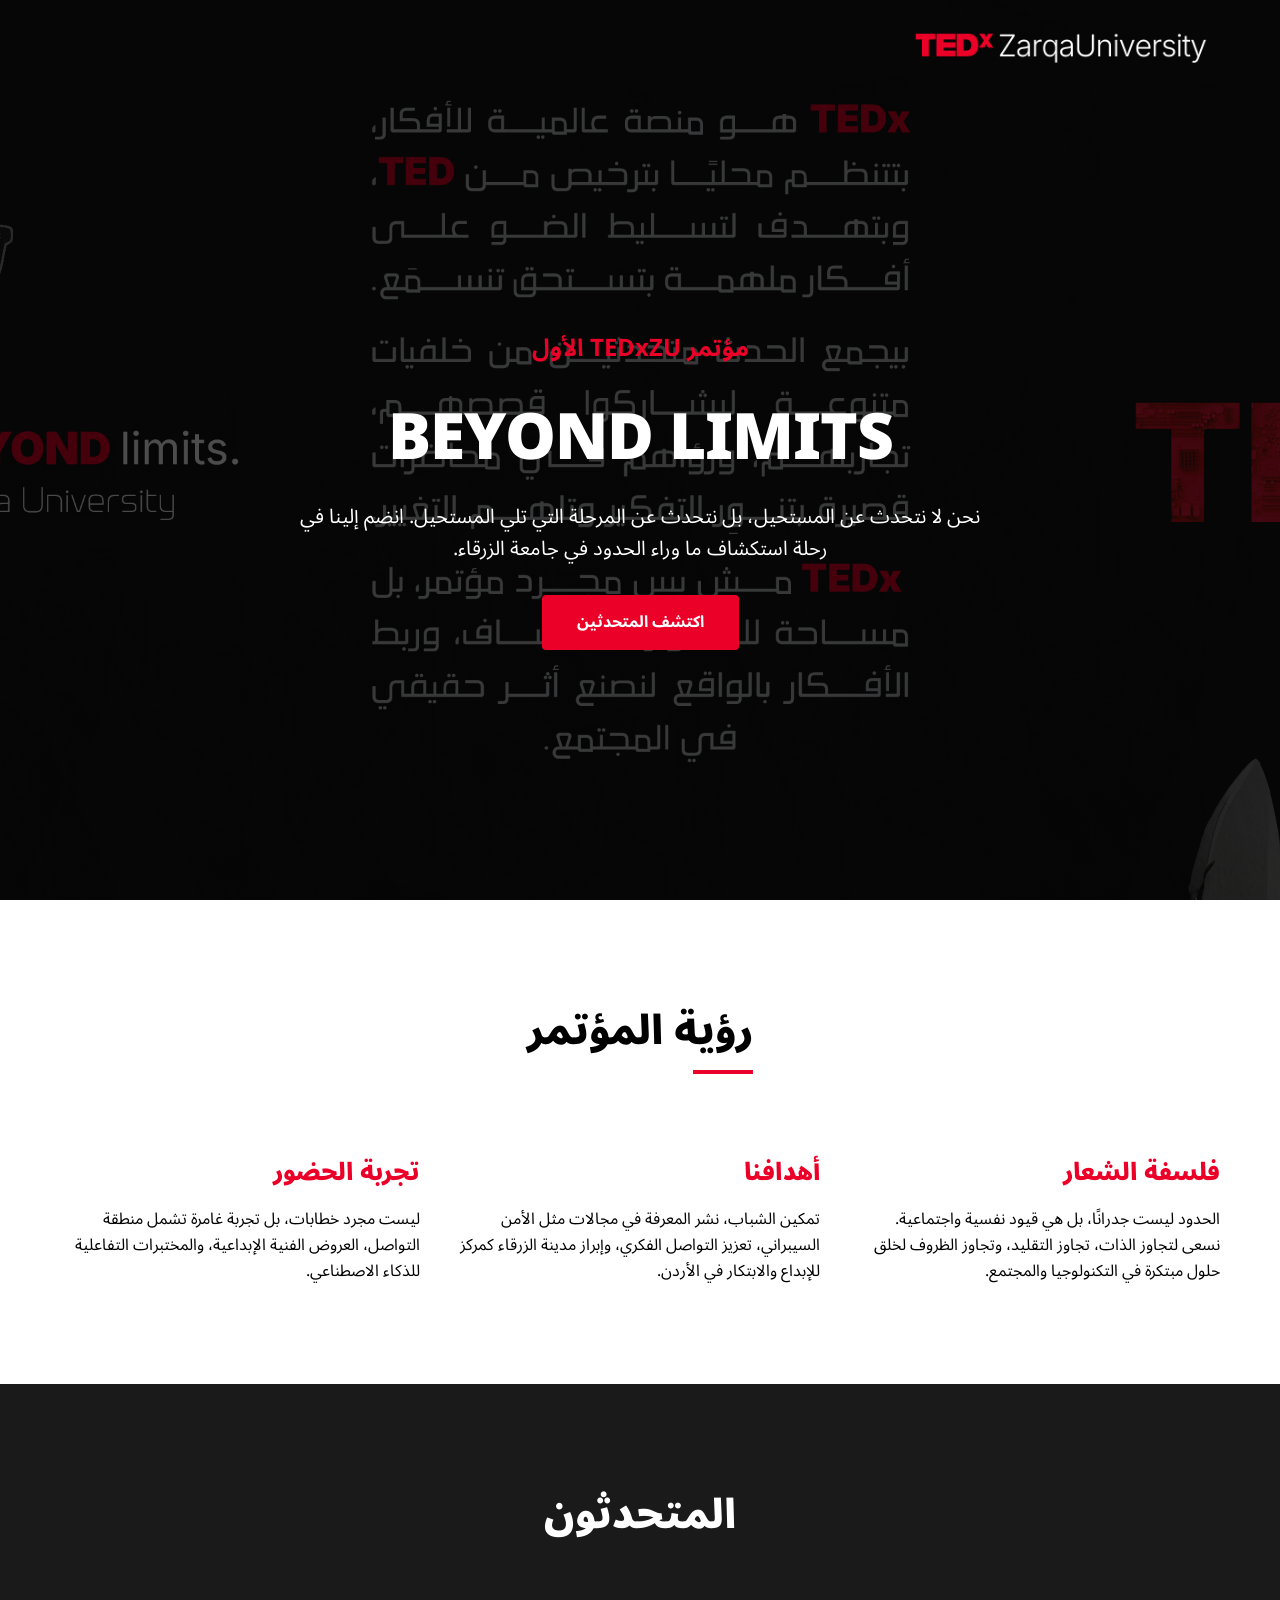
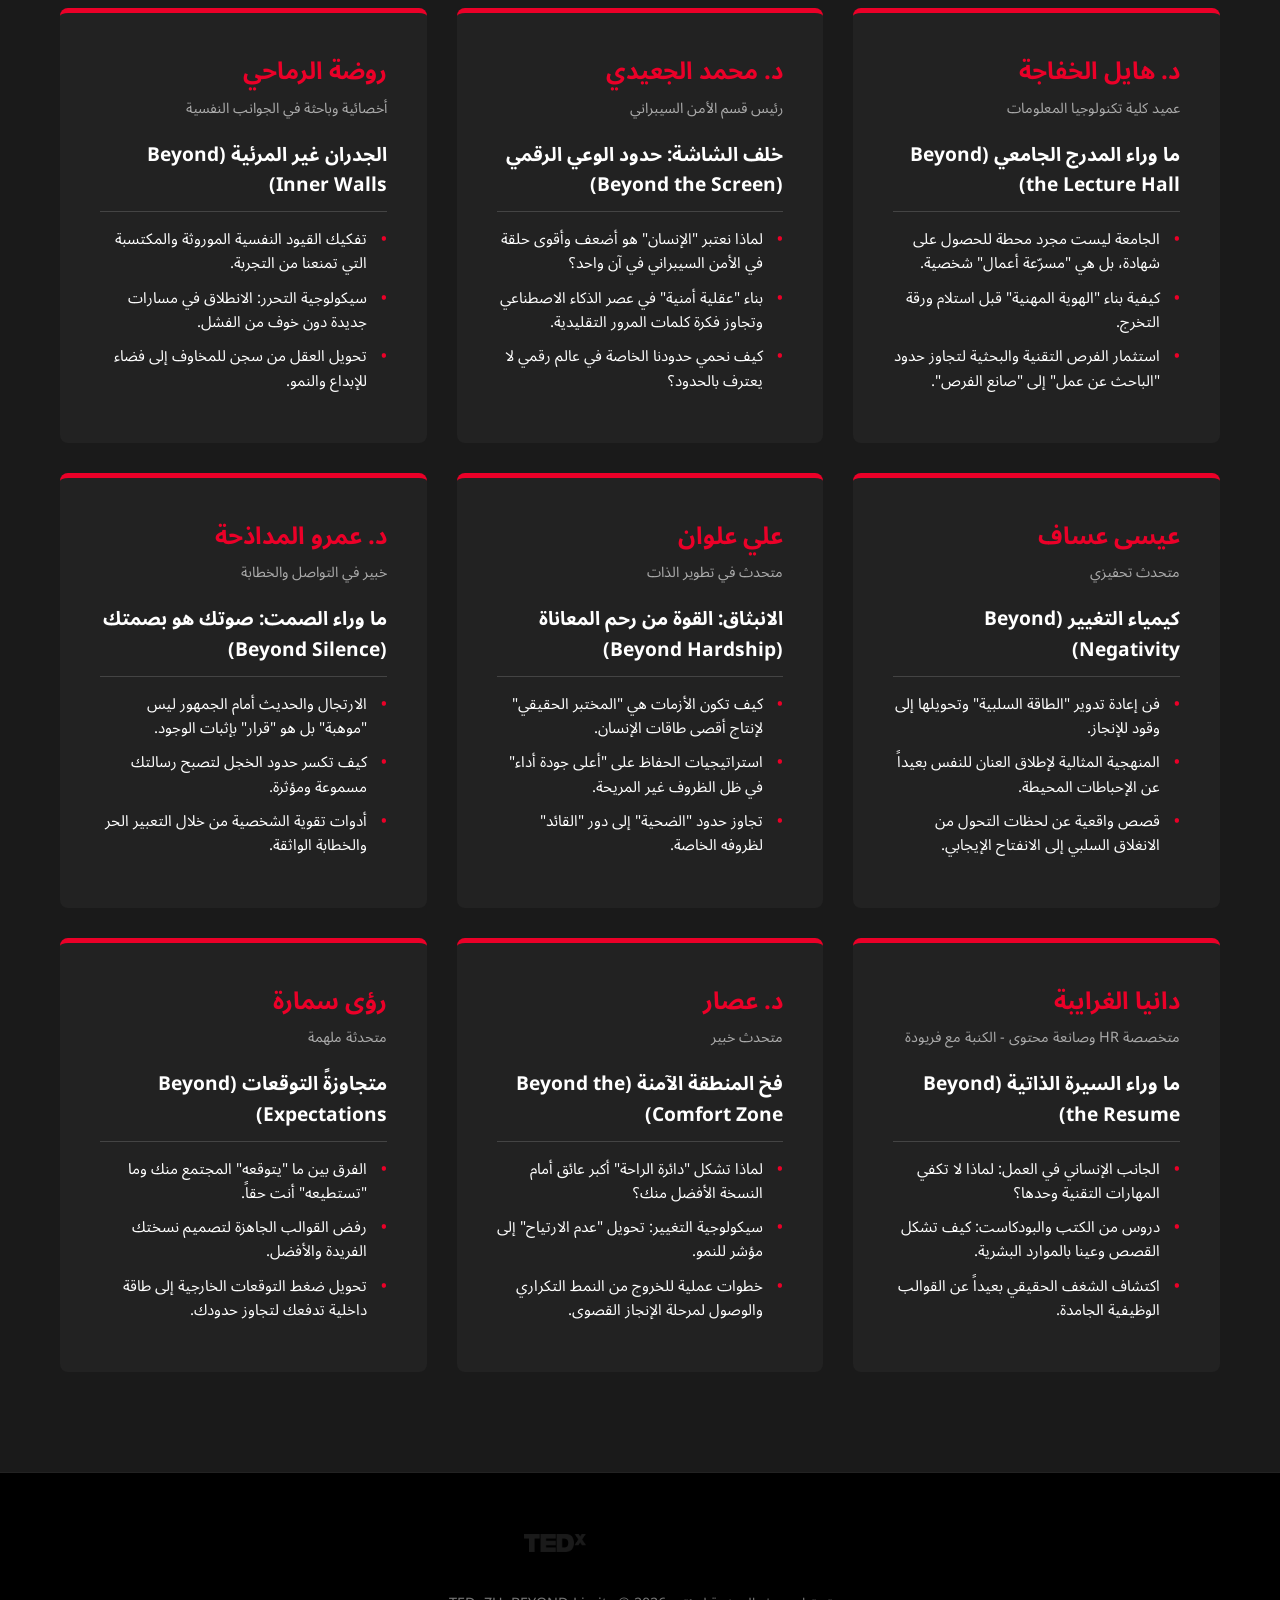
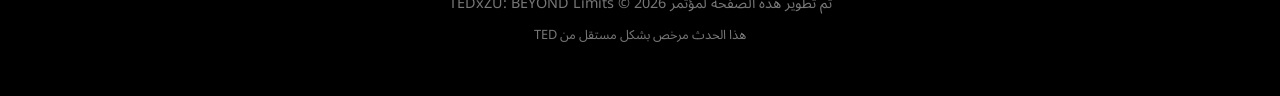
==== index.html @ 754bf7a7 "first commit" ====
<!DOCTYPE html>
<html lang="ar" dir="rtl">
<head>
    <meta charset="UTF-8">
    <meta name="viewport" content="width=device-width, initial-scale=1.0">
    <title>TEDxZU: BEYOND Limits</title>
    <!-- Fonts -->
    <link href="https://fonts.googleapis.com/css2?family=Montserrat:wght@400;700;900&family=Inter:wght@400;700&display=swap" rel="stylesheet">
    <link href="https://fonts.googleapis.com/css2?family=Noto+Sans+Arabic:wght@400;700;900&display=swap" rel="stylesheet">
    
    <style>
        :root {
            --ted-red: #EB0028;
            --black: #000000;
            --white: #FFFFFF;
            --dark-grey: #1a1a1a;
            --light-grey: #f4f4f4;
        }

        * {
            margin: 0;
            padding: 0;
            box-sizing: border-box;
        }

        body {
            font-family: 'Noto Sans Arabic', 'Montserrat', sans-serif;
            background-color: var(--white);
            color: var(--black);
            line-height: 1.6;
        }

        h1, h2, h3, .brand {
            font-weight: 900;
            text-transform: uppercase;
        }

        .container {
            max-width: 1200px;
            margin: 0 auto;
            padding: 0 20px;
        }

        /* Navbar */
        nav {
            padding: 20px 0;
            position: absolute;
            width: 100%;
            z-index: 100;
            background: transparent;
        }

        .nav-content {
            display: flex;
            justify-content: space-between;
            align-items: center;
        }

        .logo {
            height: 50px;
        }

        /* Hero Section */
        #hero {
            height: 100vh;
            background: linear-gradient(rgba(0,0,0,0.7), rgba(0,0,0,0.7)), url('Asset/Main.png');
            background-size: cover;
            background-position: center;
            display: flex;
            align-items: center;
            justify-content: center;
            color: var(--white);
            text-align: center;
            padding-top: 80px;
        }

        #hero h1 {
            font-size: 4rem;
            margin-bottom: 10px;
            letter-spacing: -1px;
        }

        #hero .theme-tag {
            color: var(--ted-red);
            font-size: 1.5rem;
            display: block;
            margin-bottom: 20px;
            font-weight: 700;
        }

        #hero p {
            font-size: 1.25rem;
            max-width: 700px;
            margin: 0 auto 30px;
        }

        .cta-btn {
            display: inline-block;
            background-color: var(--ted-red);
            color: var(--white);
            padding: 15px 35px;
            text-decoration: none;
            font-weight: 700;
            border-radius: 4px;
            transition: 0.3s;
            text-transform: uppercase;
        }

        .cta-btn:hover {
            background-color: #c40022;
            transform: translateY(-3px);
        }

        /* Vision Section */
        #vision {
            padding: 100px 0;
            background-color: var(--white);
            text-align: center;
        }

        #vision h2 {
            font-size: 2.5rem;
            margin-bottom: 40px;
            position: relative;
            display: inline-block;
        }

        #vision h2::after {
            content: '';
            position: absolute;
            bottom: -10px;
            right: 0;
            width: 60px;
            height: 4px;
            background-color: var(--ted-red);
        }

        .vision-grid {
            display: grid;
            grid-template-columns: repeat(auto-fit, minmax(300px, 1fr));
            gap: 40px;
            margin-top: 50px;
            text-align: right;
        }

        .vision-item h3 {
            color: var(--ted-red);
            margin-bottom: 15px;
            font-size: 1.5rem;
        }

        /* Speakers Section */
        #speakers {
            padding: 100px 0;
            background-color: var(--dark-grey);
            color: var(--white);
        }

        #speakers h2 {
            font-size: 2.5rem;
            margin-bottom: 60px;
            text-align: center;
        }

        .speakers-grid {
            display: grid;
            grid-template-columns: repeat(auto-fill, minmax(350px, 1fr));
            gap: 30px;
        }

        .speaker-card {
            background-color: #222;
            padding: 40px;
            border-radius: 8px;
            border-top: 5px solid var(--ted-red);
            transition: 0.3s;
            display: flex;
            flex-direction: column;
        }

        .speaker-card:hover {
            transform: translateY(-10px);
            background-color: #2a2a2a;
        }

        .speaker-name {
            font-size: 1.5rem;
            font-weight: 700;
            margin-bottom: 5px;
            color: var(--ted-red);
        }

        .speaker-title {
            font-size: 0.9rem;
            font-weight: 400;
            color: #aaa;
            margin-bottom: 20px;
            display: block;
        }

        .talk-title {
            font-size: 1.2rem;
            font-weight: 700;
            margin-bottom: 15px;
            border-bottom: 1px solid #444;
            padding-bottom: 10px;
        }

        .speaker-points {
            list-style: none;
            font-size: 0.95rem;
        }

        .speaker-points li {
            position: relative;
            padding-right: 20px;
            margin-bottom: 10px;
        }

        .speaker-points li::before {
            content: '•';
            position: absolute;
            right: 0;
            color: var(--ted-red);
            font-weight: bold;
        }

        /* Footer */
        footer {
            padding: 50px 0;
            background-color: var(--black);
            color: #777;
            text-align: center;
            border-top: 1px solid #222;
        }

        footer img {
            height: 40px;
            margin-bottom: 20px;
            filter: grayscale(1);
            opacity: 0.5;
        }

        .copyright {
            font-size: 0.9rem;
        }

        /* Responsive */
        @media (max-width: 768px) {
            #hero h1 { font-size: 2.5rem; }
            .speakers-grid { grid-template-columns: 1fr; }
        }
    </style>
</head>
<body>

    <nav>
        <div class="container nav-content">
            <img src="Asset/logo-white.png" alt="TEDxZU Logo" class="logo">
        </div>
    </nav>

    <section id="hero">
        <div class="container">
            <span class="theme-tag">مؤتمر TEDxZU الأول</span>
            <h1>BEYOND Limits</h1>
            <p>نحن لا نتحدث عن المستحيل، بل نتحدث عن المرحلة التي تلي المستحيل. انضم إلينا في رحلة استكشاف ما وراء الحدود في جامعة الزرقاء.</p>
            <a href="#speakers" class="cta-btn">اكتشف المتحدثين</a>
        </div>
    </section>

    <section id="vision">
        <div class="container">
            <h2>رؤية المؤتمر</h2>
            <div class="vision-grid">
                <div class="vision-item">
                    <h3>فلسفة الشعار</h3>
                    <p>الحدود ليست جدرانًا، بل هي قيود نفسية واجتماعية. نسعى لتجاوز الذات، تجاوز التقليد، وتجاوز الظروف لخلق حلول مبتكرة في التكنولوجيا والمجتمع.</p>
                </div>
                <div class="vision-item">
                    <h3>أهدافنا</h3>
                    <p>تمكين الشباب، نشر المعرفة في مجالات مثل الأمن السيبراني، تعزيز التواصل الفكري، وإبراز مدينة الزرقاء كمركز للإبداع والابتكار في الأردن.</p>
                </div>
                <div class="vision-item">
                    <h3>تجربة الحضور</h3>
                    <p>ليست مجرد خطابات، بل تجربة غامرة تشمل منطقة التواصل، العروض الفنية الإبداعية، والمختبرات التفاعلية للذكاء الاصطناعي.</p>
                </div>
            </div>
        </div>
    </section>

    <section id="speakers">
        <div class="container">
            <h2>المتحدثون</h2>
            <div class="speakers-grid">
                <!-- Speaker 1 -->
                <div class="speaker-card">
                    <div class="speaker-name">د. هايل الخفاجة</div>
                    <span class="speaker-title">عميد كلية تكنولوجيا المعلومات</span>
                    <div class="talk-title">ما وراء المدرج الجامعي (Beyond the Lecture Hall)</div>
                    <ul class="speaker-points">
                        <li>الجامعة ليست مجرد محطة للحصول على شهادة، بل هي "مسرّعة أعمال" شخصية.</li>
                        <li>كيفية بناء "الهوية المهنية" قبل استلام ورقة التخرج.</li>
                        <li>استثمار الفرص التقنية والبحثية لتجاوز حدود "الباحث عن عمل" إلى "صانع الفرص".</li>
                    </ul>
                </div>

                <!-- Speaker 2 -->
                <div class="speaker-card">
                    <div class="speaker-name">د. محمد الجعيدي</div>
                    <span class="speaker-title">رئيس قسم الأمن السيبراني</span>
                    <div class="talk-title">خلف الشاشة: حدود الوعي الرقمي (Beyond the Screen)</div>
                    <ul class="speaker-points">
                        <li>لماذا نعتبر "الإنسان" هو أضعف وأقوى حلقة في الأمن السيبراني في آن واحد؟</li>
                        <li>بناء "عقلية أمنية" في عصر الذكاء الاصطناعي وتجاوز فكرة كلمات المرور التقليدية.</li>
                        <li>كيف نحمي حدودنا الخاصة في عالم رقمي لا يعترف بالحدود؟</li>
                    </ul>
                </div>

                <!-- Speaker 3 -->
                <div class="speaker-card">
                    <div class="speaker-name">روضة الرماحي</div>
                    <span class="speaker-title">أخصائية وباحثة في الجوانب النفسية</span>
                    <div class="talk-title">الجدران غير المرئية (Beyond Inner Walls)</div>
                    <ul class="speaker-points">
                        <li>تفكيك القيود النفسية الموروثة والمكتسبة التي تمنعنا من التجربة.</li>
                        <li>سيكولوجية التحرر: الانطلاق في مسارات جديدة دون خوف من الفشل.</li>
                        <li>تحويل العقل من سجن للمخاوف إلى فضاء للإبداع والنمو.</li>
                    </ul>
                </div>

                <!-- Speaker 4 -->
                <div class="speaker-card">
                    <div class="speaker-name">عيسى عساف</div>
                    <span class="speaker-title">متحدث تحفيزي</span>
                    <div class="talk-title">كيمياء التغيير (Beyond Negativity)</div>
                    <ul class="speaker-points">
                        <li>فن إعادة تدوير "الطاقة السلبية" وتحويلها إلى وقود للإنجاز.</li>
                        <li>المنهجية المثالية لإطلاق العنان للنفس بعيداً عن الإحباطات المحيطة.</li>
                        <li>قصص واقعية عن لحظات التحول من الانغلاق السلبي إلى الانفتاح الإيجابي.</li>
                    </ul>
                </div>

                <!-- Speaker 5 -->
                <div class="speaker-card">
                    <div class="speaker-name">علي علوان</div>
                    <span class="speaker-title">متحدث في تطوير الذات</span>
                    <div class="talk-title">الانبثاق: القوة من رحم المعاناة (Beyond Hardship)</div>
                    <ul class="speaker-points">
                        <li>كيف تكون الأزمات هي "المختبر الحقيقي" لإنتاج أقصى طاقات الإنسان.</li>
                        <li>استراتيجيات الحفاظ على "أعلى جودة أداء" في ظل الظروف غير المريحة.</li>
                        <li>تجاوز حدود "الضحية" إلى دور "القائد" لظروفه الخاصة.</li>
                    </ul>
                </div>

                <!-- Speaker 6 -->
                <div class="speaker-card">
                    <div class="speaker-name">د. عمرو المداذحة</div>
                    <span class="speaker-title">خبير في التواصل والخطابة</span>
                    <div class="talk-title">ما وراء الصمت: صوتك هو بصمتك (Beyond Silence)</div>
                    <ul class="speaker-points">
                        <li>الارتجال والحديث أمام الجمهور ليس "موهبة" بل هو "قرار" بإثبات الوجود.</li>
                        <li>كيف تكسر حدود الخجل لتصبح رسالتك مسموعة ومؤثرة.</li>
                        <li>أدوات تقوية الشخصية من خلال التعبير الحر والخطابة الواثقة.</li>
                    </ul>
                </div>

                <!-- Speaker 7 -->
                <div class="speaker-card">
                    <div class="speaker-name">دانيا الغرايبة</div>
                    <span class="speaker-title">متخصصة HR وصانعة محتوى - الكنبة مع فريودة</span>
                    <div class="talk-title">ما وراء السيرة الذاتية (Beyond the Resume)</div>
                    <ul class="speaker-points">
                        <li>الجانب الإنساني في العمل: لماذا لا تكفي المهارات التقنية وحدها؟</li>
                        <li>دروس من الكتب والبودكاست: كيف تشكل القصص وعينا بالموارد البشرية.</li>
                        <li>اكتشاف الشغف الحقيقي بعيداً عن القوالب الوظيفية الجامدة.</li>
                    </ul>
                </div>

                <!-- Speaker 8 -->
                <div class="speaker-card">
                    <div class="speaker-name">د. عصار</div>
                    <span class="speaker-title">متحدث خبير</span>
                    <div class="talk-title">فخ المنطقة الآمنة (Beyond the Comfort Zone)</div>
                    <ul class="speaker-points">
                        <li>لماذا تشكل "دائرة الراحة" أكبر عائق أمام النسخة الأفضل منك؟</li>
                        <li>سيكولوجية التغيير: تحويل "عدم الارتياح" إلى مؤشر للنمو.</li>
                        <li>خطوات عملية للخروج من النمط التكراري والوصول لمرحلة الإنجاز القصوى.</li>
                    </ul>
                </div>

                <!-- Speaker 9 -->
                <div class="speaker-card">
                    <div class="speaker-name">رؤى سمارة</div>
                    <span class="speaker-title">متحدثة ملهمة</span>
                    <div class="talk-title">متجاوزةً التوقعات (Beyond Expectations)</div>
                    <ul class="speaker-points">
                        <li>الفرق بين ما "يتوقعه" المجتمع منك وما "تستطيعه" أنت حقاً.</li>
                        <li>رفض القوالب الجاهزة لتصميم نسختك الفريدة والأفضل.</li>
                        <li>تحويل ضغط التوقعات الخارجية إلى طاقة داخلية تدفعك لتجاوز حدودك.</li>
                    </ul>
                </div>
            </div>
        </div>
    </section>

    <footer>
        <div class="container">
            <img src="Asset/logo-black.png" alt="TEDxZU Logo">
            <p class="copyright">تم تطوير هذه الصفحة لمؤتمر TEDxZU: BEYOND Limits &copy; 2026</p>
            <p style="font-size: 0.8rem; margin-top: 10px;">هذا الحدث مرخص بشكل مستقل من TED</p>
        </div>
    </footer>

</body>
</html>
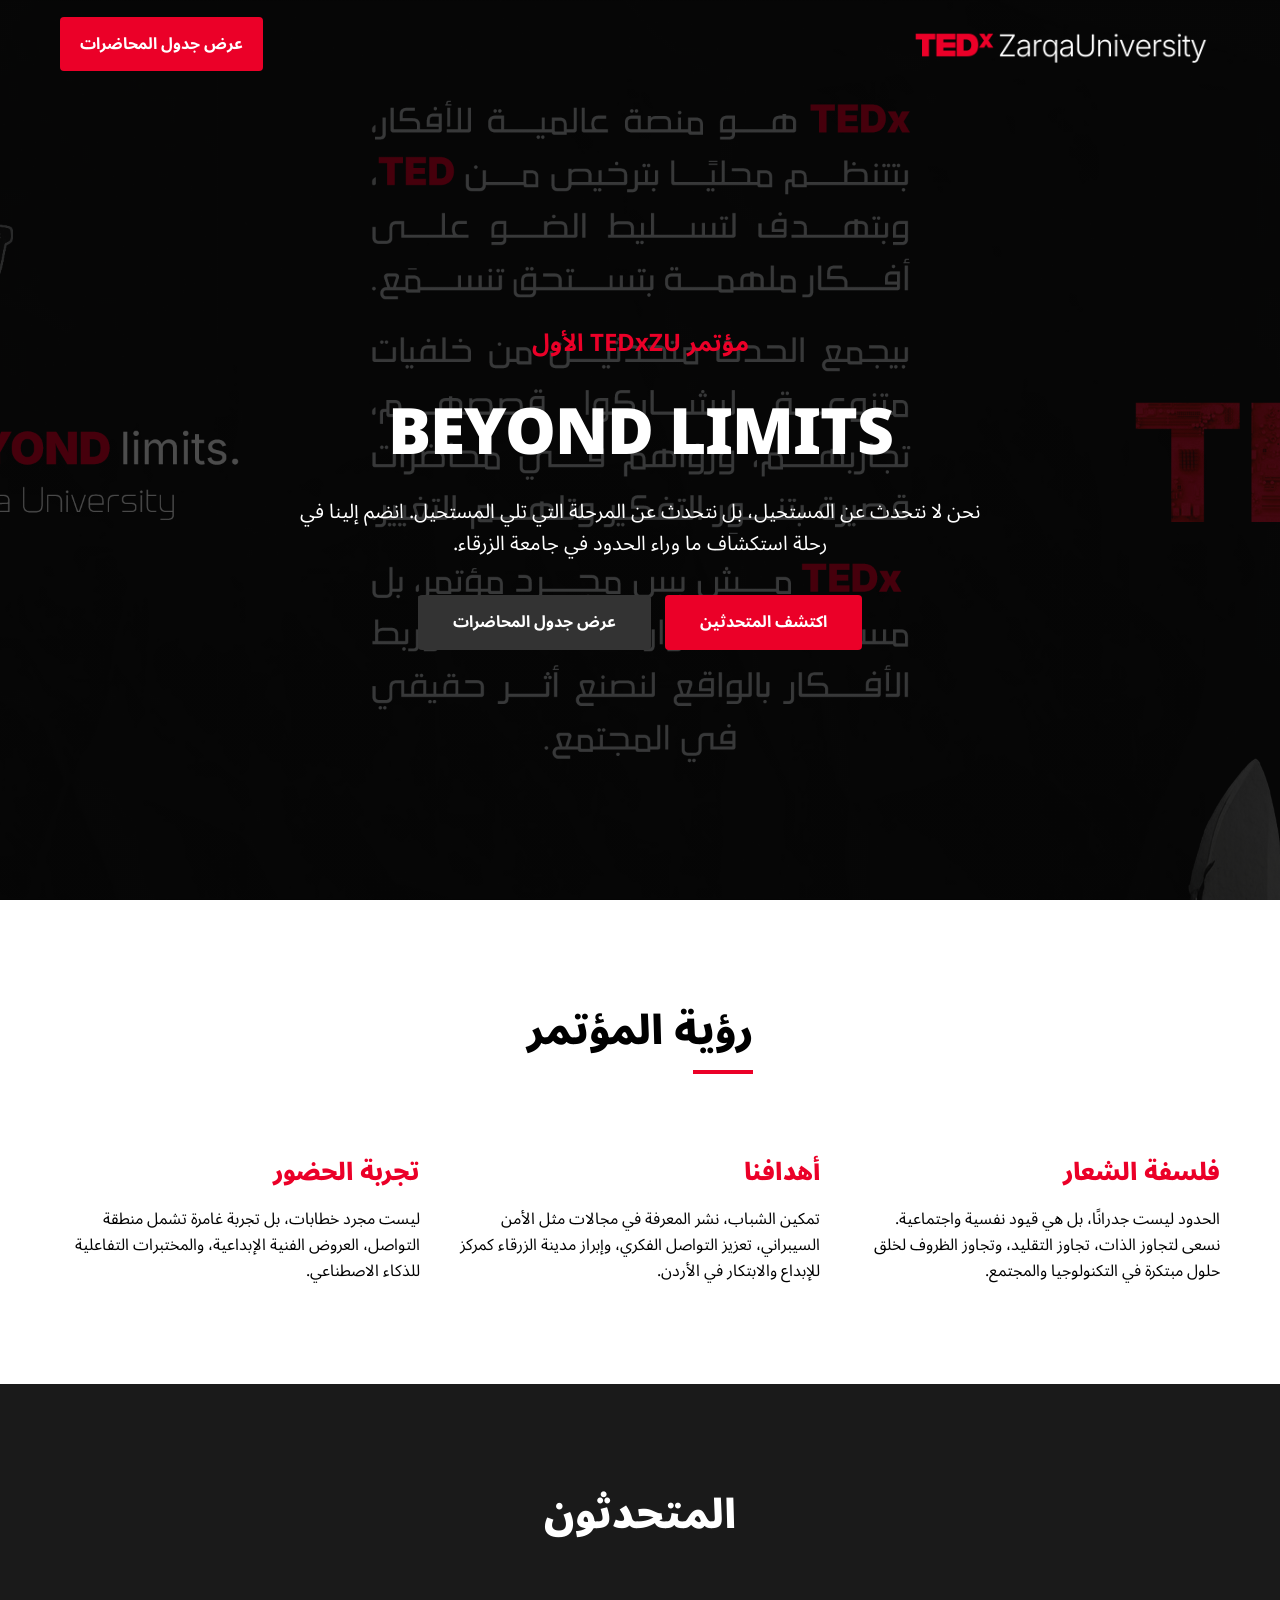
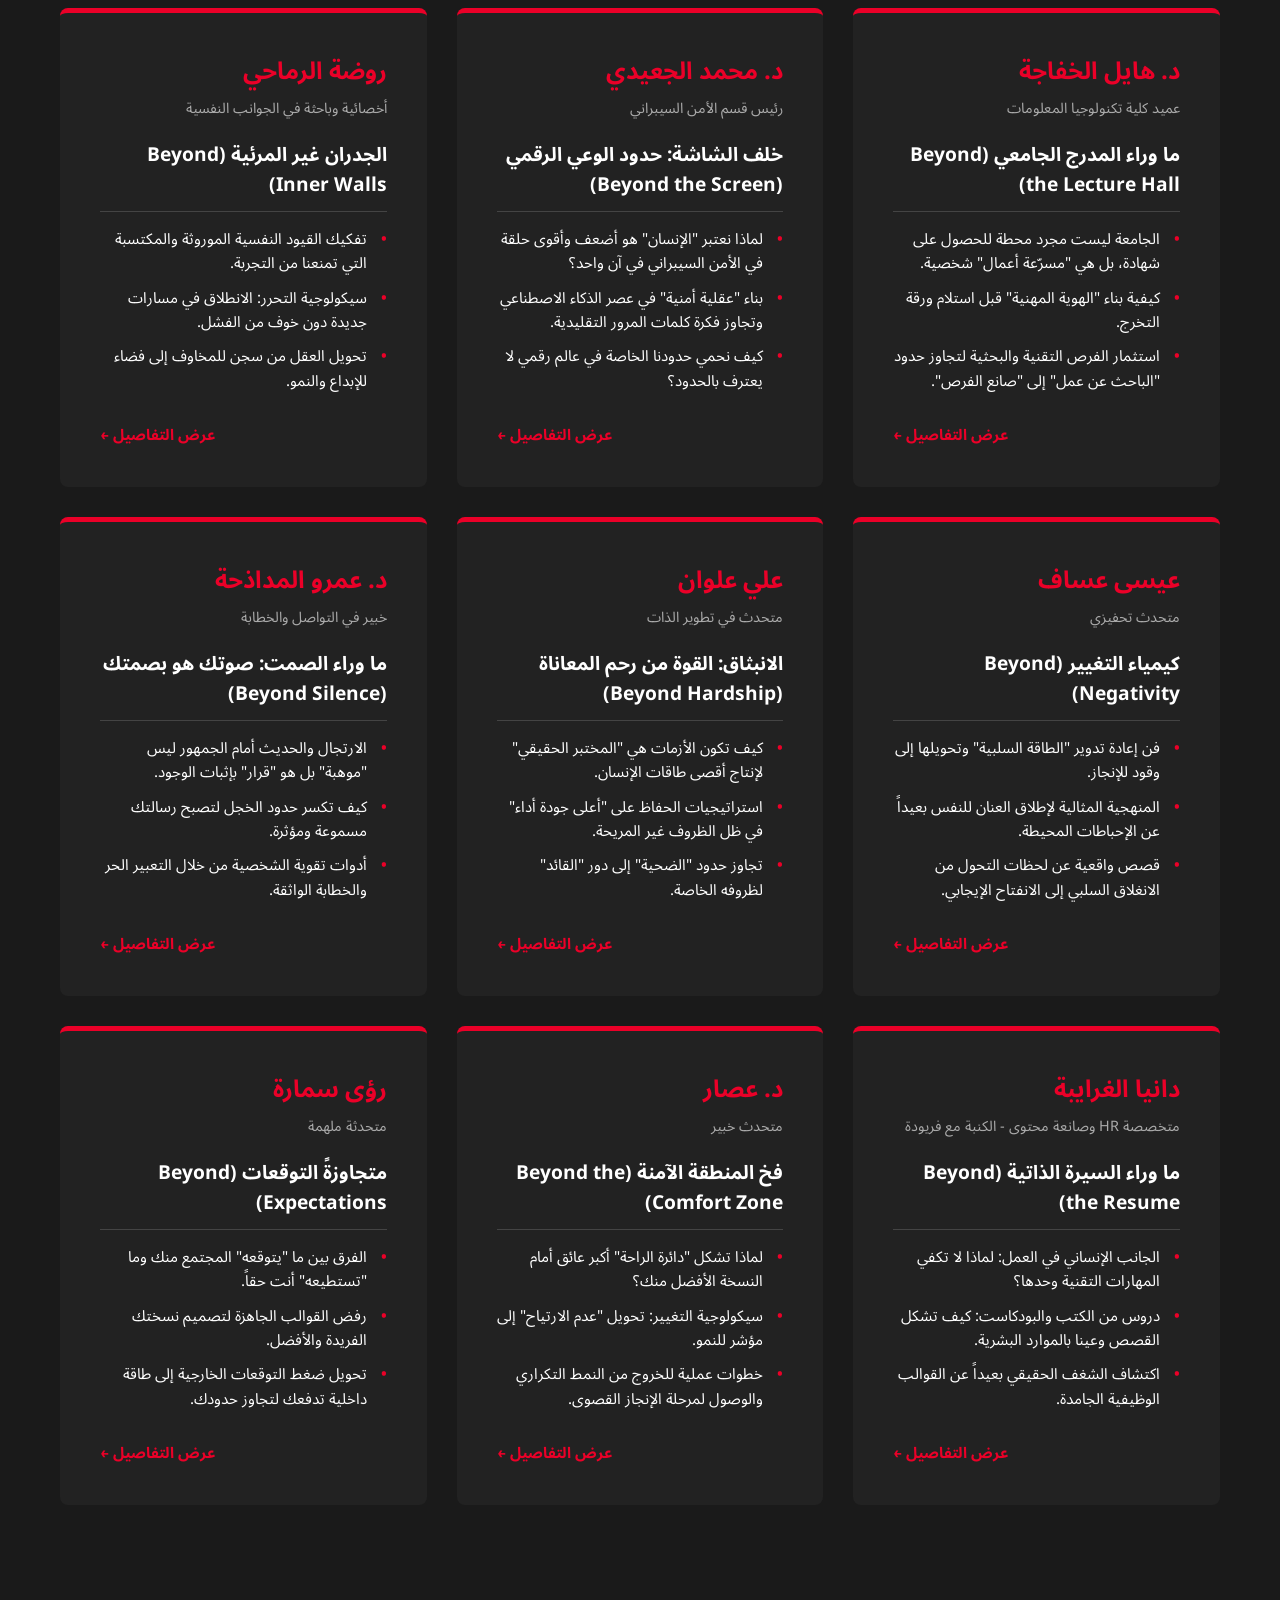
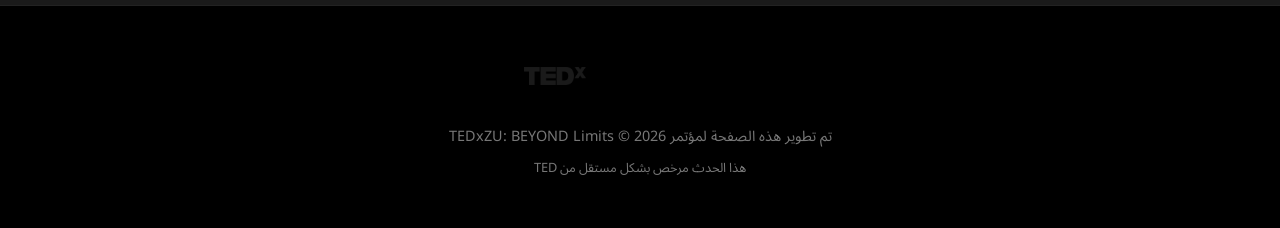
==== commit b7a158db: "docs: Update the TEDx Communication Kit HTML document." ====
--- a/index.html
+++ b/index.html
@@ -104,6 +104,7 @@
             border-radius: 4px;
             transition: 0.3s;
             text-transform: uppercase;
+            margin: 5px;
         }
 
         .cta-btn:hover {
@@ -176,6 +177,8 @@
             transition: 0.3s;
             display: flex;
             flex-direction: column;
+            text-decoration: none;
+            color: inherit;
         }
 
         .speaker-card:hover {
@@ -223,6 +226,20 @@
             right: 0;
             color: var(--ted-red);
             font-weight: bold;
+        }
+        
+        .view-details-cue {
+            margin-top: auto;
+            padding-top: 20px;
+            color: var(--ted-red);
+            font-weight: bold;
+            text-align: left;
+            font-size: 0.95rem;
+            transition: 0.3s;
+        }
+        
+        .speaker-card:hover .view-details-cue {
+            transform: translateX(-5px);
         }
 
         /* Footer */
@@ -257,6 +274,11 @@
     <nav>
         <div class="container nav-content">
             <img src="Asset/logo-white.png" alt="TEDxZU Logo" class="logo">
+            <ul style="list-style: none; display: flex; gap: 20px; margin: 0; padding: 0;">
+                <li>
+                    <a href="TEDxZU_Lectures_Schedule.html" style="color: #fff; text-decoration: none; font-weight: bold; background: var(--ted-red); padding: 10px 20px; border-radius: 4px; transition: 0.3s;">عرض جدول المحاضرات</a>
+                </li>
+            </ul>
         </div>
     </nav>
 
@@ -266,6 +288,7 @@
             <h1>BEYOND Limits</h1>
             <p>نحن لا نتحدث عن المستحيل، بل نتحدث عن المرحلة التي تلي المستحيل. انضم إلينا في رحلة استكشاف ما وراء الحدود في جامعة الزرقاء.</p>
             <a href="#speakers" class="cta-btn">اكتشف المتحدثين</a>
+            <a href="TEDxZU_Lectures_Schedule.html" class="cta-btn" style="background-color: #333;">عرض جدول المحاضرات</a>
         </div>
     </section>
 
@@ -294,7 +317,7 @@
             <h2>المتحدثون</h2>
             <div class="speakers-grid">
                 <!-- Speaker 1 -->
-                <div class="speaker-card">
+                <a href="lecture_details.html?id=haiel" class="speaker-card">
                     <div class="speaker-name">د. هايل الخفاجة</div>
                     <span class="speaker-title">عميد كلية تكنولوجيا المعلومات</span>
                     <div class="talk-title">ما وراء المدرج الجامعي (Beyond the Lecture Hall)</div>
@@ -303,10 +326,11 @@
                         <li>كيفية بناء "الهوية المهنية" قبل استلام ورقة التخرج.</li>
                         <li>استثمار الفرص التقنية والبحثية لتجاوز حدود "الباحث عن عمل" إلى "صانع الفرص".</li>
                     </ul>
-                </div>
+                    <div class="view-details-cue">عرض التفاصيل &larr;</div>
+                </a>
 
                 <!-- Speaker 2 -->
-                <div class="speaker-card">
+                <a href="lecture_details.html?id=mohammed" class="speaker-card">
                     <div class="speaker-name">د. محمد الجعيدي</div>
                     <span class="speaker-title">رئيس قسم الأمن السيبراني</span>
                     <div class="talk-title">خلف الشاشة: حدود الوعي الرقمي (Beyond the Screen)</div>
@@ -315,10 +339,11 @@
                         <li>بناء "عقلية أمنية" في عصر الذكاء الاصطناعي وتجاوز فكرة كلمات المرور التقليدية.</li>
                         <li>كيف نحمي حدودنا الخاصة في عالم رقمي لا يعترف بالحدود؟</li>
                     </ul>
-                </div>
+                    <div class="view-details-cue">عرض التفاصيل &larr;</div>
+                </a>
 
                 <!-- Speaker 3 -->
-                <div class="speaker-card">
+                <a href="lecture_details.html?id=rawda" class="speaker-card">
                     <div class="speaker-name">روضة الرماحي</div>
                     <span class="speaker-title">أخصائية وباحثة في الجوانب النفسية</span>
                     <div class="talk-title">الجدران غير المرئية (Beyond Inner Walls)</div>
@@ -327,10 +352,11 @@
                         <li>سيكولوجية التحرر: الانطلاق في مسارات جديدة دون خوف من الفشل.</li>
                         <li>تحويل العقل من سجن للمخاوف إلى فضاء للإبداع والنمو.</li>
                     </ul>
-                </div>
+                    <div class="view-details-cue">عرض التفاصيل &larr;</div>
+                </a>
 
                 <!-- Speaker 4 -->
-                <div class="speaker-card">
+                <a href="lecture_details.html?id=issa" class="speaker-card">
                     <div class="speaker-name">عيسى عساف</div>
                     <span class="speaker-title">متحدث تحفيزي</span>
                     <div class="talk-title">كيمياء التغيير (Beyond Negativity)</div>
@@ -339,10 +365,11 @@
                         <li>المنهجية المثالية لإطلاق العنان للنفس بعيداً عن الإحباطات المحيطة.</li>
                         <li>قصص واقعية عن لحظات التحول من الانغلاق السلبي إلى الانفتاح الإيجابي.</li>
                     </ul>
-                </div>
+                    <div class="view-details-cue">عرض التفاصيل &larr;</div>
+                </a>
 
                 <!-- Speaker 5 -->
-                <div class="speaker-card">
+                <a href="lecture_details.html?id=ali" class="speaker-card">
                     <div class="speaker-name">علي علوان</div>
                     <span class="speaker-title">متحدث في تطوير الذات</span>
                     <div class="talk-title">الانبثاق: القوة من رحم المعاناة (Beyond Hardship)</div>
@@ -351,10 +378,11 @@
                         <li>استراتيجيات الحفاظ على "أعلى جودة أداء" في ظل الظروف غير المريحة.</li>
                         <li>تجاوز حدود "الضحية" إلى دور "القائد" لظروفه الخاصة.</li>
                     </ul>
-                </div>
+                    <div class="view-details-cue">عرض التفاصيل &larr;</div>
+                </a>
 
                 <!-- Speaker 6 -->
-                <div class="speaker-card">
+                <a href="lecture_details.html?id=amr" class="speaker-card">
                     <div class="speaker-name">د. عمرو المداذحة</div>
                     <span class="speaker-title">خبير في التواصل والخطابة</span>
                     <div class="talk-title">ما وراء الصمت: صوتك هو بصمتك (Beyond Silence)</div>
@@ -363,10 +391,11 @@
                         <li>كيف تكسر حدود الخجل لتصبح رسالتك مسموعة ومؤثرة.</li>
                         <li>أدوات تقوية الشخصية من خلال التعبير الحر والخطابة الواثقة.</li>
                     </ul>
-                </div>
+                    <div class="view-details-cue">عرض التفاصيل &larr;</div>
+                </a>
 
                 <!-- Speaker 7 -->
-                <div class="speaker-card">
+                <a href="lecture_details.html?id=dania" class="speaker-card">
                     <div class="speaker-name">دانيا الغرايبة</div>
                     <span class="speaker-title">متخصصة HR وصانعة محتوى - الكنبة مع فريودة</span>
                     <div class="talk-title">ما وراء السيرة الذاتية (Beyond the Resume)</div>
@@ -375,10 +404,11 @@
                         <li>دروس من الكتب والبودكاست: كيف تشكل القصص وعينا بالموارد البشرية.</li>
                         <li>اكتشاف الشغف الحقيقي بعيداً عن القوالب الوظيفية الجامدة.</li>
                     </ul>
-                </div>
+                    <div class="view-details-cue">عرض التفاصيل &larr;</div>
+                </a>
 
                 <!-- Speaker 8 -->
-                <div class="speaker-card">
+                <a href="lecture_details.html?id=assar" class="speaker-card">
                     <div class="speaker-name">د. عصار</div>
                     <span class="speaker-title">متحدث خبير</span>
                     <div class="talk-title">فخ المنطقة الآمنة (Beyond the Comfort Zone)</div>
@@ -387,10 +417,11 @@
                         <li>سيكولوجية التغيير: تحويل "عدم الارتياح" إلى مؤشر للنمو.</li>
                         <li>خطوات عملية للخروج من النمط التكراري والوصول لمرحلة الإنجاز القصوى.</li>
                     </ul>
-                </div>
+                    <div class="view-details-cue">عرض التفاصيل &larr;</div>
+                </a>
 
                 <!-- Speaker 9 -->
-                <div class="speaker-card">
+                <a href="lecture_details.html?id=roaa" class="speaker-card">
                     <div class="speaker-name">رؤى سمارة</div>
                     <span class="speaker-title">متحدثة ملهمة</span>
                     <div class="talk-title">متجاوزةً التوقعات (Beyond Expectations)</div>
@@ -399,7 +430,8 @@
                         <li>رفض القوالب الجاهزة لتصميم نسختك الفريدة والأفضل.</li>
                         <li>تحويل ضغط التوقعات الخارجية إلى طاقة داخلية تدفعك لتجاوز حدودك.</li>
                     </ul>
-                </div>
+                    <div class="view-details-cue">عرض التفاصيل &larr;</div>
+                </a>
             </div>
         </div>
     </section>
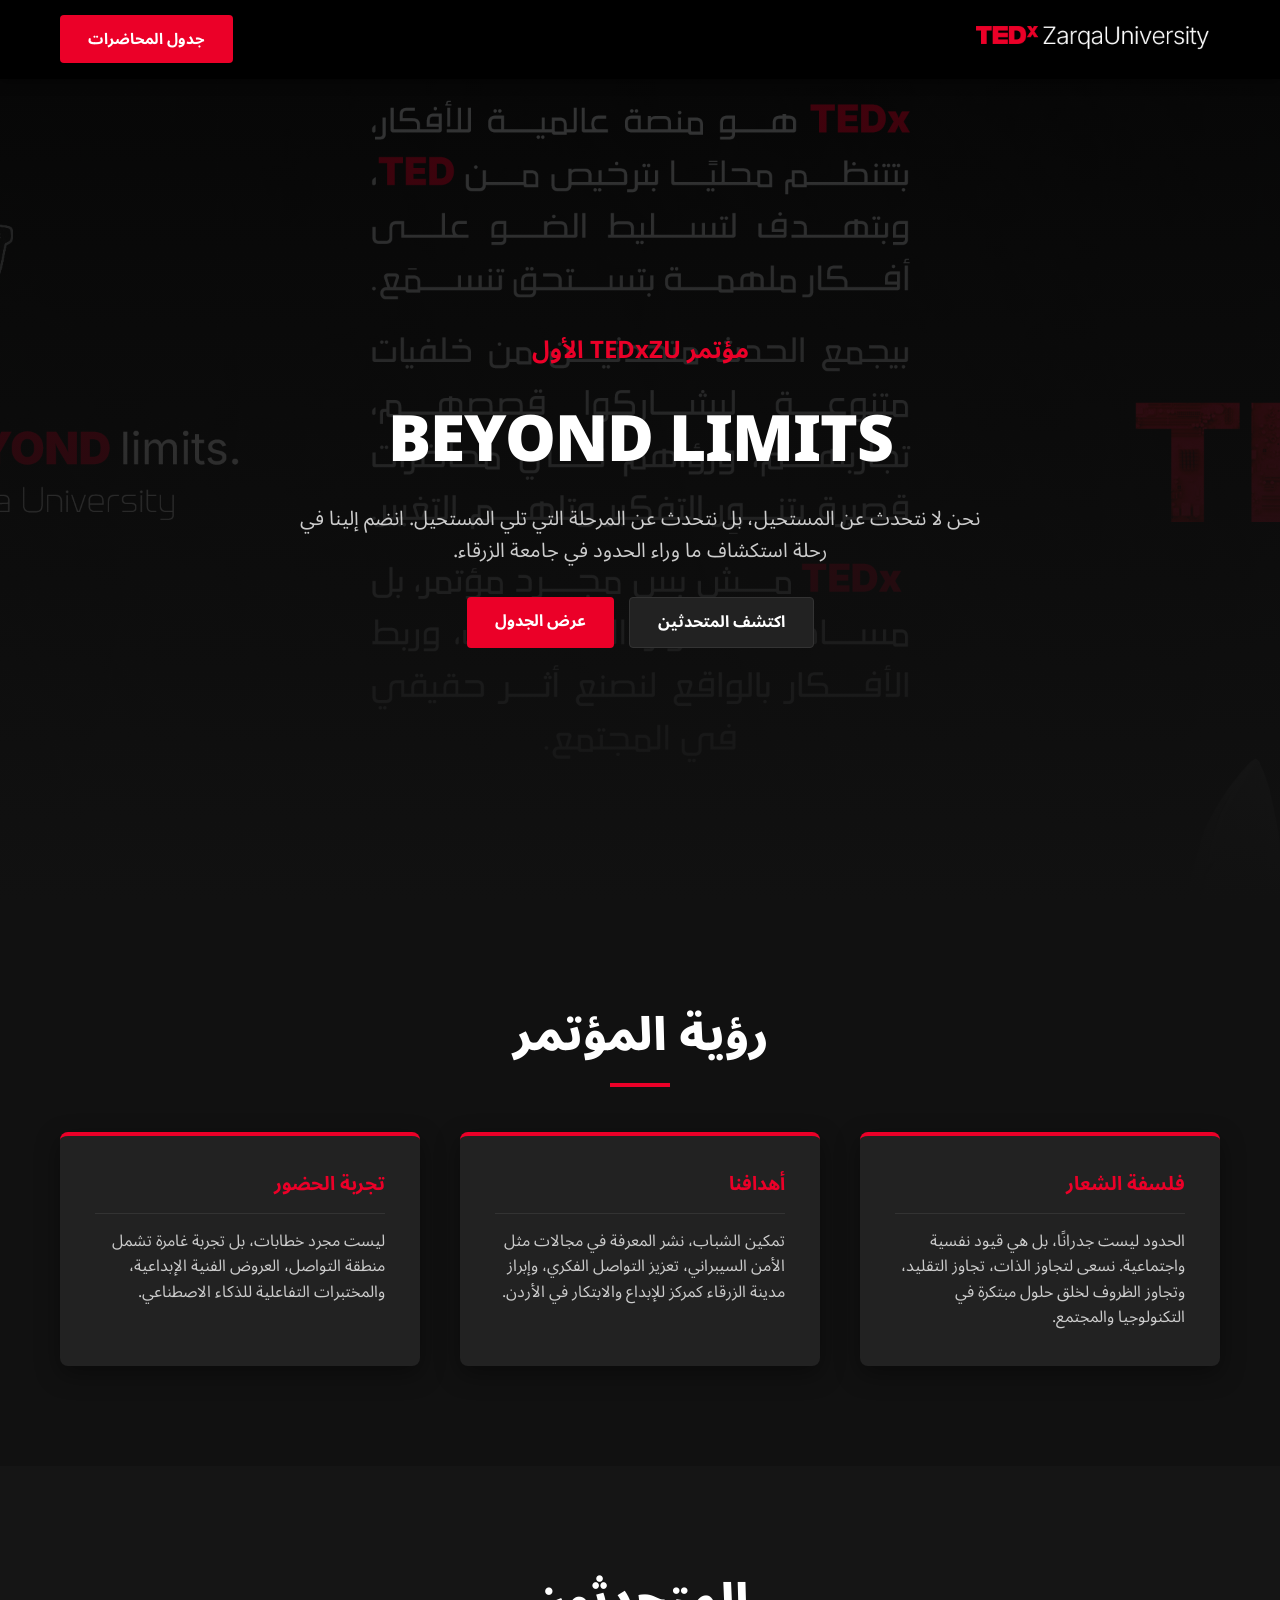
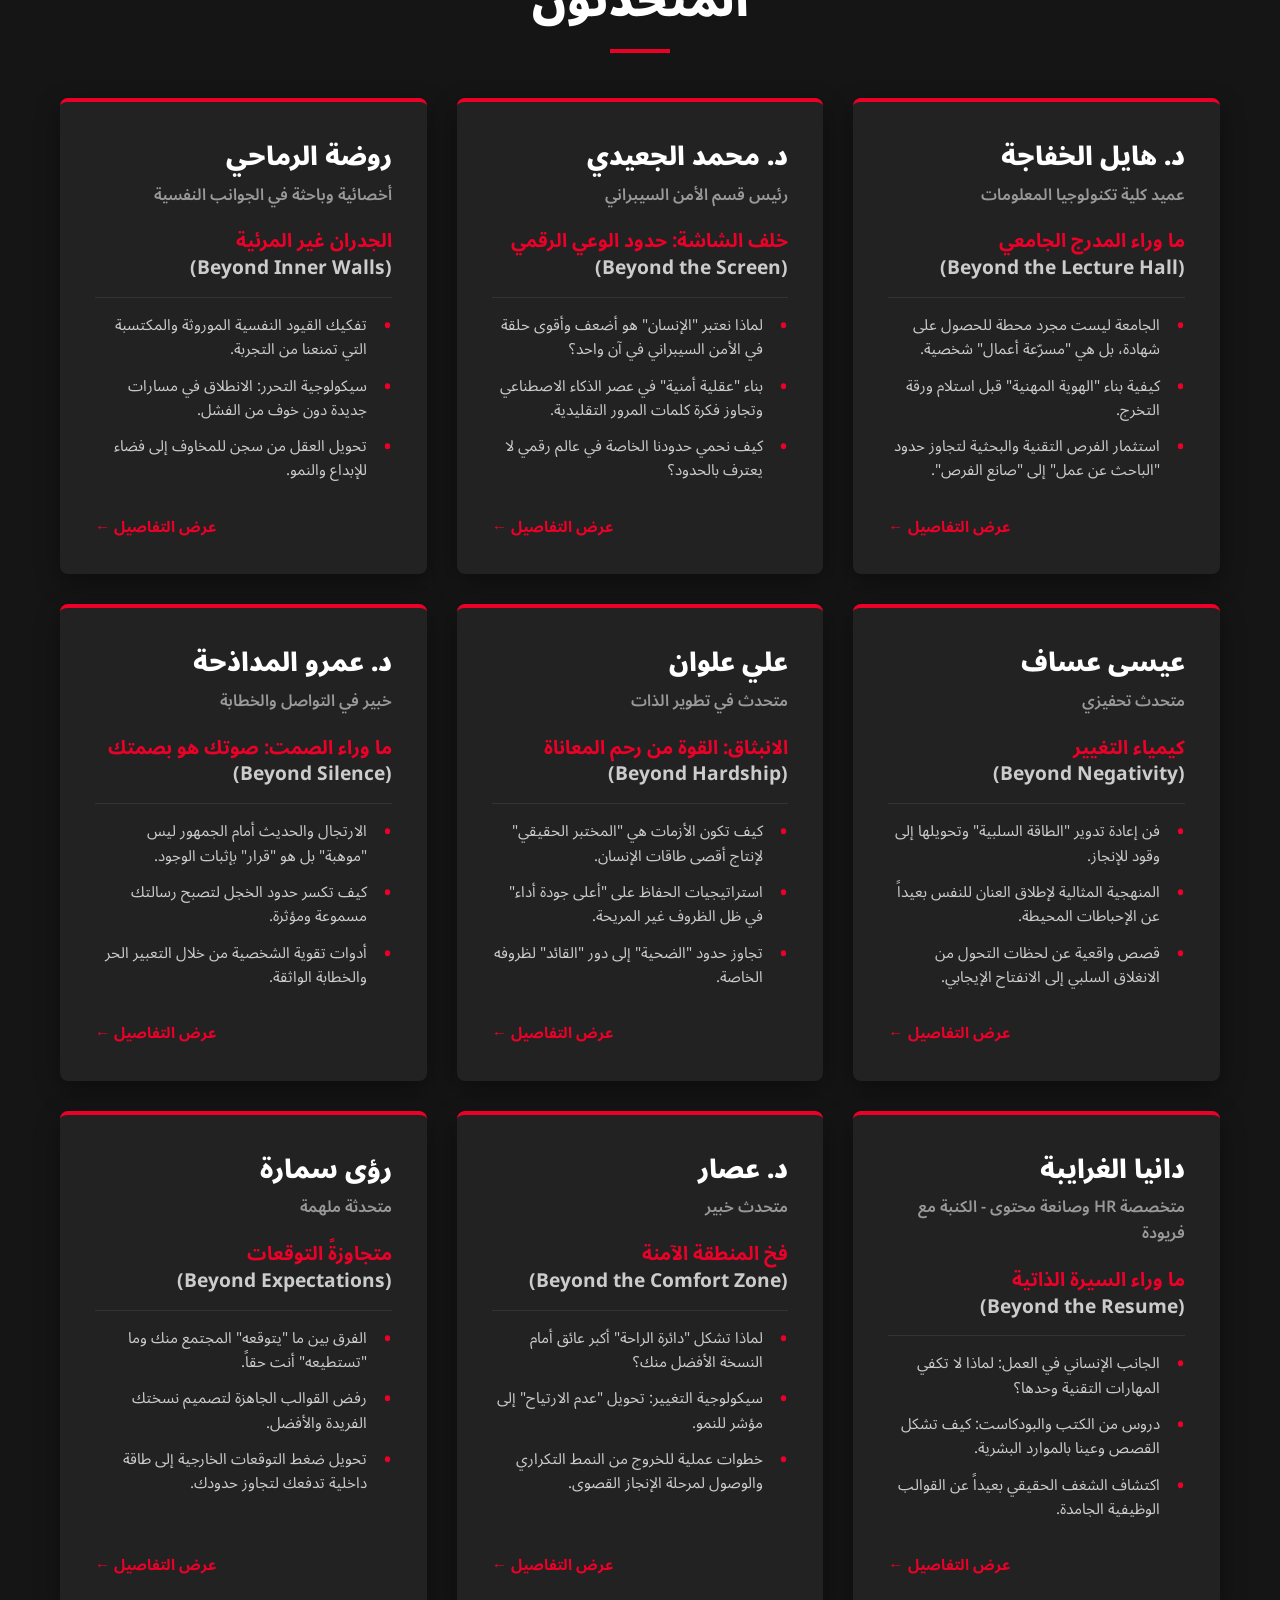
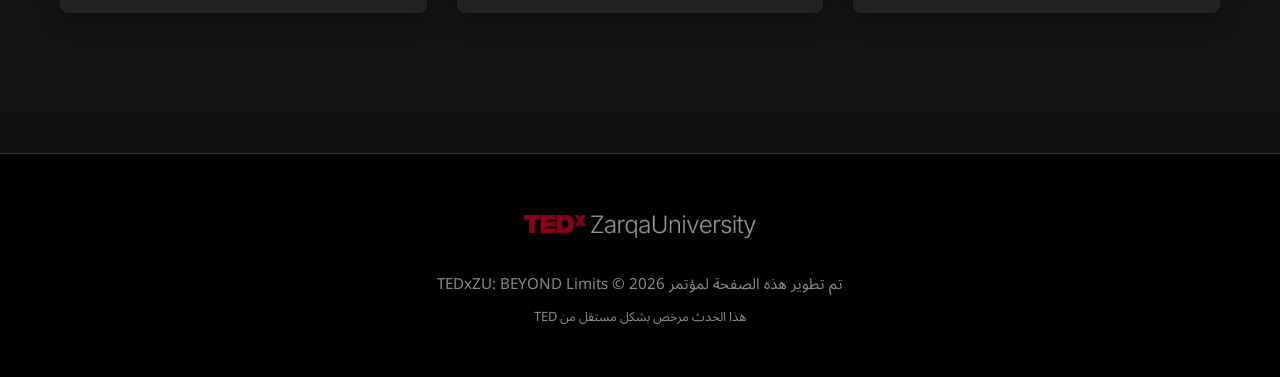
==== commit aa18cb91: "feat: Implement a new premium dark mode design system and apply it to the main website pages." ====
--- a/index.html
+++ b/index.html
@@ -5,307 +5,53 @@
     <meta name="viewport" content="width=device-width, initial-scale=1.0">
     <title>TEDxZU: BEYOND Limits</title>
     <!-- Fonts -->
-    <link href="https://fonts.googleapis.com/css2?family=Montserrat:wght@400;700;900&family=Inter:wght@400;700&display=swap" rel="stylesheet">
     <link href="https://fonts.googleapis.com/css2?family=Noto+Sans+Arabic:wght@400;700;900&display=swap" rel="stylesheet">
-    
-    <style>
-        :root {
-            --ted-red: #EB0028;
-            --black: #000000;
-            --white: #FFFFFF;
-            --dark-grey: #1a1a1a;
-            --light-grey: #f4f4f4;
-        }
-
-        * {
-            margin: 0;
-            padding: 0;
-            box-sizing: border-box;
-        }
-
-        body {
-            font-family: 'Noto Sans Arabic', 'Montserrat', sans-serif;
-            background-color: var(--white);
-            color: var(--black);
-            line-height: 1.6;
-        }
-
-        h1, h2, h3, .brand {
-            font-weight: 900;
-            text-transform: uppercase;
-        }
-
-        .container {
-            max-width: 1200px;
-            margin: 0 auto;
-            padding: 0 20px;
-        }
-
-        /* Navbar */
-        nav {
-            padding: 20px 0;
-            position: absolute;
-            width: 100%;
-            z-index: 100;
-            background: transparent;
-        }
-
-        .nav-content {
-            display: flex;
-            justify-content: space-between;
-            align-items: center;
-        }
-
-        .logo {
-            height: 50px;
-        }
-
-        /* Hero Section */
-        #hero {
-            height: 100vh;
-            background: linear-gradient(rgba(0,0,0,0.7), rgba(0,0,0,0.7)), url('Asset/Main.png');
-            background-size: cover;
-            background-position: center;
-            display: flex;
-            align-items: center;
-            justify-content: center;
-            color: var(--white);
-            text-align: center;
-            padding-top: 80px;
-        }
-
-        #hero h1 {
-            font-size: 4rem;
-            margin-bottom: 10px;
-            letter-spacing: -1px;
-        }
-
-        #hero .theme-tag {
-            color: var(--ted-red);
-            font-size: 1.5rem;
-            display: block;
-            margin-bottom: 20px;
-            font-weight: 700;
-        }
-
-        #hero p {
-            font-size: 1.25rem;
-            max-width: 700px;
-            margin: 0 auto 30px;
-        }
-
-        .cta-btn {
-            display: inline-block;
-            background-color: var(--ted-red);
-            color: var(--white);
-            padding: 15px 35px;
-            text-decoration: none;
-            font-weight: 700;
-            border-radius: 4px;
-            transition: 0.3s;
-            text-transform: uppercase;
-            margin: 5px;
-        }
-
-        .cta-btn:hover {
-            background-color: #c40022;
-            transform: translateY(-3px);
-        }
-
-        /* Vision Section */
-        #vision {
-            padding: 100px 0;
-            background-color: var(--white);
-            text-align: center;
-        }
-
-        #vision h2 {
-            font-size: 2.5rem;
-            margin-bottom: 40px;
-            position: relative;
-            display: inline-block;
-        }
-
-        #vision h2::after {
-            content: '';
-            position: absolute;
-            bottom: -10px;
-            right: 0;
-            width: 60px;
-            height: 4px;
-            background-color: var(--ted-red);
-        }
-
-        .vision-grid {
-            display: grid;
-            grid-template-columns: repeat(auto-fit, minmax(300px, 1fr));
-            gap: 40px;
-            margin-top: 50px;
-            text-align: right;
-        }
-
-        .vision-item h3 {
-            color: var(--ted-red);
-            margin-bottom: 15px;
-            font-size: 1.5rem;
-        }
-
-        /* Speakers Section */
-        #speakers {
-            padding: 100px 0;
-            background-color: var(--dark-grey);
-            color: var(--white);
-        }
-
-        #speakers h2 {
-            font-size: 2.5rem;
-            margin-bottom: 60px;
-            text-align: center;
-        }
-
-        .speakers-grid {
-            display: grid;
-            grid-template-columns: repeat(auto-fill, minmax(350px, 1fr));
-            gap: 30px;
-        }
-
-        .speaker-card {
-            background-color: #222;
-            padding: 40px;
-            border-radius: 8px;
-            border-top: 5px solid var(--ted-red);
-            transition: 0.3s;
-            display: flex;
-            flex-direction: column;
-            text-decoration: none;
-            color: inherit;
-        }
-
-        .speaker-card:hover {
-            transform: translateY(-10px);
-            background-color: #2a2a2a;
-        }
-
-        .speaker-name {
-            font-size: 1.5rem;
-            font-weight: 700;
-            margin-bottom: 5px;
-            color: var(--ted-red);
-        }
-
-        .speaker-title {
-            font-size: 0.9rem;
-            font-weight: 400;
-            color: #aaa;
-            margin-bottom: 20px;
-            display: block;
-        }
-
-        .talk-title {
-            font-size: 1.2rem;
-            font-weight: 700;
-            margin-bottom: 15px;
-            border-bottom: 1px solid #444;
-            padding-bottom: 10px;
-        }
-
-        .speaker-points {
-            list-style: none;
-            font-size: 0.95rem;
-        }
-
-        .speaker-points li {
-            position: relative;
-            padding-right: 20px;
-            margin-bottom: 10px;
-        }
-
-        .speaker-points li::before {
-            content: '•';
-            position: absolute;
-            right: 0;
-            color: var(--ted-red);
-            font-weight: bold;
-        }
-        
-        .view-details-cue {
-            margin-top: auto;
-            padding-top: 20px;
-            color: var(--ted-red);
-            font-weight: bold;
-            text-align: left;
-            font-size: 0.95rem;
-            transition: 0.3s;
-        }
-        
-        .speaker-card:hover .view-details-cue {
-            transform: translateX(-5px);
-        }
-
-        /* Footer */
-        footer {
-            padding: 50px 0;
-            background-color: var(--black);
-            color: #777;
-            text-align: center;
-            border-top: 1px solid #222;
-        }
-
-        footer img {
-            height: 40px;
-            margin-bottom: 20px;
-            filter: grayscale(1);
-            opacity: 0.5;
-        }
-
-        .copyright {
-            font-size: 0.9rem;
-        }
-
-        /* Responsive */
-        @media (max-width: 768px) {
-            #hero h1 { font-size: 2.5rem; }
-            .speakers-grid { grid-template-columns: 1fr; }
-        }
-    </style>
+    <!-- Global CSS -->
+    <link rel="stylesheet" href="style.css">
 </head>
 <body>
 
     <nav>
         <div class="container nav-content">
-            <img src="Asset/logo-white.png" alt="TEDxZU Logo" class="logo">
-            <ul style="list-style: none; display: flex; gap: 20px; margin: 0; padding: 0;">
+            <a href="index.html">
+                <img src="Asset/logo-white.png" alt="TEDxZU Logo" class="logo">
+            </a>
+            <ul class="nav-links">
                 <li>
-                    <a href="TEDxZU_Lectures_Schedule.html" style="color: #fff; text-decoration: none; font-weight: bold; background: var(--ted-red); padding: 10px 20px; border-radius: 4px; transition: 0.3s;">عرض جدول المحاضرات</a>
+                    <a href="TEDxZU_Lectures_Schedule.html" class="ted-btn">جدول المحاضرات</a>
                 </li>
             </ul>
         </div>
     </nav>
 
-    <section id="hero">
-        <div class="container">
+    <section id="hero-index" class="hero-section large">
+        <div class="container hero-content">
             <span class="theme-tag">مؤتمر TEDxZU الأول</span>
             <h1>BEYOND Limits</h1>
             <p>نحن لا نتحدث عن المستحيل، بل نتحدث عن المرحلة التي تلي المستحيل. انضم إلينا في رحلة استكشاف ما وراء الحدود في جامعة الزرقاء.</p>
-            <a href="#speakers" class="cta-btn">اكتشف المتحدثين</a>
-            <a href="TEDxZU_Lectures_Schedule.html" class="cta-btn" style="background-color: #333;">عرض جدول المحاضرات</a>
+            <div class="hero-actions">
+                <a href="#speakers" class="ted-btn secondary">اكتشف المتحدثين</a>
+                <a href="TEDxZU_Lectures_Schedule.html" class="ted-btn">عرض الجدول</a>
+            </div>
         </div>
     </section>
 
     <section id="vision">
         <div class="container">
-            <h2>رؤية المؤتمر</h2>
+            <div class="section-header">
+                <h2>رؤية المؤتمر</h2>
+            </div>
             <div class="vision-grid">
-                <div class="vision-item">
-                    <h3>فلسفة الشعار</h3>
+                <div class="ted-card interactive">
+                    <h3 class="card-highlight">فلسفة الشعار</h3>
                     <p>الحدود ليست جدرانًا، بل هي قيود نفسية واجتماعية. نسعى لتجاوز الذات، تجاوز التقليد، وتجاوز الظروف لخلق حلول مبتكرة في التكنولوجيا والمجتمع.</p>
                 </div>
-                <div class="vision-item">
-                    <h3>أهدافنا</h3>
+                <div class="ted-card interactive">
+                    <h3 class="card-highlight">أهدافنا</h3>
                     <p>تمكين الشباب، نشر المعرفة في مجالات مثل الأمن السيبراني، تعزيز التواصل الفكري، وإبراز مدينة الزرقاء كمركز للإبداع والابتكار في الأردن.</p>
                 </div>
-                <div class="vision-item">
-                    <h3>تجربة الحضور</h3>
+                <div class="ted-card interactive">
+                    <h3 class="card-highlight">تجربة الحضور</h3>
                     <p>ليست مجرد خطابات، بل تجربة غامرة تشمل منطقة التواصل، العروض الفنية الإبداعية، والمختبرات التفاعلية للذكاء الاصطناعي.</p>
                 </div>
             </div>
@@ -314,123 +60,125 @@
 
     <section id="speakers">
         <div class="container">
-            <h2>المتحدثون</h2>
+            <div class="section-header">
+                <h2>المتحدثون</h2>
+            </div>
             <div class="speakers-grid">
                 <!-- Speaker 1 -->
-                <a href="lecture_details.html?id=haiel" class="speaker-card">
-                    <div class="speaker-name">د. هايل الخفاجة</div>
-                    <span class="speaker-title">عميد كلية تكنولوجيا المعلومات</span>
-                    <div class="talk-title">ما وراء المدرج الجامعي (Beyond the Lecture Hall)</div>
-                    <ul class="speaker-points">
+                <a href="lecture_details.html?id=haiel" class="ted-card">
+                    <div class="card-title">د. هايل الخفاجة</div>
+                    <span class="card-subtitle">عميد كلية تكنولوجيا المعلومات</span>
+                    <div class="card-highlight">ما وراء المدرج الجامعي <span class="ltr-text">(Beyond the Lecture Hall)</span></div>
+                    <ul>
                         <li>الجامعة ليست مجرد محطة للحصول على شهادة، بل هي "مسرّعة أعمال" شخصية.</li>
                         <li>كيفية بناء "الهوية المهنية" قبل استلام ورقة التخرج.</li>
                         <li>استثمار الفرص التقنية والبحثية لتجاوز حدود "الباحث عن عمل" إلى "صانع الفرص".</li>
                     </ul>
-                    <div class="view-details-cue">عرض التفاصيل &larr;</div>
+                    <div class="card-action-text">عرض التفاصيل &larr;</div>
                 </a>
 
                 <!-- Speaker 2 -->
-                <a href="lecture_details.html?id=mohammed" class="speaker-card">
-                    <div class="speaker-name">د. محمد الجعيدي</div>
-                    <span class="speaker-title">رئيس قسم الأمن السيبراني</span>
-                    <div class="talk-title">خلف الشاشة: حدود الوعي الرقمي (Beyond the Screen)</div>
-                    <ul class="speaker-points">
+                <a href="lecture_details.html?id=mohammed" class="ted-card">
+                    <div class="card-title">د. محمد الجعيدي</div>
+                    <span class="card-subtitle">رئيس قسم الأمن السيبراني</span>
+                    <div class="card-highlight">خلف الشاشة: حدود الوعي الرقمي <span class="ltr-text">(Beyond the Screen)</span></div>
+                    <ul>
                         <li>لماذا نعتبر "الإنسان" هو أضعف وأقوى حلقة في الأمن السيبراني في آن واحد؟</li>
                         <li>بناء "عقلية أمنية" في عصر الذكاء الاصطناعي وتجاوز فكرة كلمات المرور التقليدية.</li>
                         <li>كيف نحمي حدودنا الخاصة في عالم رقمي لا يعترف بالحدود؟</li>
                     </ul>
-                    <div class="view-details-cue">عرض التفاصيل &larr;</div>
+                    <div class="card-action-text">عرض التفاصيل &larr;</div>
                 </a>
 
                 <!-- Speaker 3 -->
-                <a href="lecture_details.html?id=rawda" class="speaker-card">
-                    <div class="speaker-name">روضة الرماحي</div>
-                    <span class="speaker-title">أخصائية وباحثة في الجوانب النفسية</span>
-                    <div class="talk-title">الجدران غير المرئية (Beyond Inner Walls)</div>
-                    <ul class="speaker-points">
+                <a href="lecture_details.html?id=rawda" class="ted-card">
+                    <div class="card-title">روضة الرماحي</div>
+                    <span class="card-subtitle">أخصائية وباحثة في الجوانب النفسية</span>
+                    <div class="card-highlight">الجدران غير المرئية <span class="ltr-text">(Beyond Inner Walls)</span></div>
+                    <ul>
                         <li>تفكيك القيود النفسية الموروثة والمكتسبة التي تمنعنا من التجربة.</li>
                         <li>سيكولوجية التحرر: الانطلاق في مسارات جديدة دون خوف من الفشل.</li>
                         <li>تحويل العقل من سجن للمخاوف إلى فضاء للإبداع والنمو.</li>
                     </ul>
-                    <div class="view-details-cue">عرض التفاصيل &larr;</div>
+                    <div class="card-action-text">عرض التفاصيل &larr;</div>
                 </a>
 
                 <!-- Speaker 4 -->
-                <a href="lecture_details.html?id=issa" class="speaker-card">
-                    <div class="speaker-name">عيسى عساف</div>
-                    <span class="speaker-title">متحدث تحفيزي</span>
-                    <div class="talk-title">كيمياء التغيير (Beyond Negativity)</div>
-                    <ul class="speaker-points">
+                <a href="lecture_details.html?id=issa" class="ted-card">
+                    <div class="card-title">عيسى عساف</div>
+                    <span class="card-subtitle">متحدث تحفيزي</span>
+                    <div class="card-highlight">كيمياء التغيير <span class="ltr-text">(Beyond Negativity)</span></div>
+                    <ul>
                         <li>فن إعادة تدوير "الطاقة السلبية" وتحويلها إلى وقود للإنجاز.</li>
                         <li>المنهجية المثالية لإطلاق العنان للنفس بعيداً عن الإحباطات المحيطة.</li>
                         <li>قصص واقعية عن لحظات التحول من الانغلاق السلبي إلى الانفتاح الإيجابي.</li>
                     </ul>
-                    <div class="view-details-cue">عرض التفاصيل &larr;</div>
+                    <div class="card-action-text">عرض التفاصيل &larr;</div>
                 </a>
 
                 <!-- Speaker 5 -->
-                <a href="lecture_details.html?id=ali" class="speaker-card">
-                    <div class="speaker-name">علي علوان</div>
-                    <span class="speaker-title">متحدث في تطوير الذات</span>
-                    <div class="talk-title">الانبثاق: القوة من رحم المعاناة (Beyond Hardship)</div>
-                    <ul class="speaker-points">
+                <a href="lecture_details.html?id=ali" class="ted-card">
+                    <div class="card-title">علي علوان</div>
+                    <span class="card-subtitle">متحدث في تطوير الذات</span>
+                    <div class="card-highlight">الانبثاق: القوة من رحم المعاناة <span class="ltr-text">(Beyond Hardship)</span></div>
+                    <ul>
                         <li>كيف تكون الأزمات هي "المختبر الحقيقي" لإنتاج أقصى طاقات الإنسان.</li>
                         <li>استراتيجيات الحفاظ على "أعلى جودة أداء" في ظل الظروف غير المريحة.</li>
                         <li>تجاوز حدود "الضحية" إلى دور "القائد" لظروفه الخاصة.</li>
                     </ul>
-                    <div class="view-details-cue">عرض التفاصيل &larr;</div>
+                    <div class="card-action-text">عرض التفاصيل &larr;</div>
                 </a>
 
                 <!-- Speaker 6 -->
-                <a href="lecture_details.html?id=amr" class="speaker-card">
-                    <div class="speaker-name">د. عمرو المداذحة</div>
-                    <span class="speaker-title">خبير في التواصل والخطابة</span>
-                    <div class="talk-title">ما وراء الصمت: صوتك هو بصمتك (Beyond Silence)</div>
-                    <ul class="speaker-points">
+                <a href="lecture_details.html?id=amr" class="ted-card">
+                    <div class="card-title">د. عمرو المداذحة</div>
+                    <span class="card-subtitle">خبير في التواصل والخطابة</span>
+                    <div class="card-highlight">ما وراء الصمت: صوتك هو بصمتك <span class="ltr-text">(Beyond Silence)</span></div>
+                    <ul>
                         <li>الارتجال والحديث أمام الجمهور ليس "موهبة" بل هو "قرار" بإثبات الوجود.</li>
                         <li>كيف تكسر حدود الخجل لتصبح رسالتك مسموعة ومؤثرة.</li>
                         <li>أدوات تقوية الشخصية من خلال التعبير الحر والخطابة الواثقة.</li>
                     </ul>
-                    <div class="view-details-cue">عرض التفاصيل &larr;</div>
+                    <div class="card-action-text">عرض التفاصيل &larr;</div>
                 </a>
 
                 <!-- Speaker 7 -->
-                <a href="lecture_details.html?id=dania" class="speaker-card">
-                    <div class="speaker-name">دانيا الغرايبة</div>
-                    <span class="speaker-title">متخصصة HR وصانعة محتوى - الكنبة مع فريودة</span>
-                    <div class="talk-title">ما وراء السيرة الذاتية (Beyond the Resume)</div>
-                    <ul class="speaker-points">
+                <a href="lecture_details.html?id=dania" class="ted-card">
+                    <div class="card-title">دانيا الغرايبة</div>
+                    <span class="card-subtitle">متخصصة HR وصانعة محتوى - الكنبة مع فريودة</span>
+                    <div class="card-highlight">ما وراء السيرة الذاتية <span class="ltr-text">(Beyond the Resume)</span></div>
+                    <ul>
                         <li>الجانب الإنساني في العمل: لماذا لا تكفي المهارات التقنية وحدها؟</li>
                         <li>دروس من الكتب والبودكاست: كيف تشكل القصص وعينا بالموارد البشرية.</li>
                         <li>اكتشاف الشغف الحقيقي بعيداً عن القوالب الوظيفية الجامدة.</li>
                     </ul>
-                    <div class="view-details-cue">عرض التفاصيل &larr;</div>
+                    <div class="card-action-text">عرض التفاصيل &larr;</div>
                 </a>
 
                 <!-- Speaker 8 -->
-                <a href="lecture_details.html?id=assar" class="speaker-card">
-                    <div class="speaker-name">د. عصار</div>
-                    <span class="speaker-title">متحدث خبير</span>
-                    <div class="talk-title">فخ المنطقة الآمنة (Beyond the Comfort Zone)</div>
-                    <ul class="speaker-points">
+                <a href="lecture_details.html?id=assar" class="ted-card">
+                    <div class="card-title">د. عصار</div>
+                    <span class="card-subtitle">متحدث خبير</span>
+                    <div class="card-highlight">فخ المنطقة الآمنة <span class="ltr-text">(Beyond the Comfort Zone)</span></div>
+                    <ul>
                         <li>لماذا تشكل "دائرة الراحة" أكبر عائق أمام النسخة الأفضل منك؟</li>
                         <li>سيكولوجية التغيير: تحويل "عدم الارتياح" إلى مؤشر للنمو.</li>
                         <li>خطوات عملية للخروج من النمط التكراري والوصول لمرحلة الإنجاز القصوى.</li>
                     </ul>
-                    <div class="view-details-cue">عرض التفاصيل &larr;</div>
+                    <div class="card-action-text">عرض التفاصيل &larr;</div>
                 </a>
 
                 <!-- Speaker 9 -->
-                <a href="lecture_details.html?id=roaa" class="speaker-card">
-                    <div class="speaker-name">رؤى سمارة</div>
-                    <span class="speaker-title">متحدثة ملهمة</span>
-                    <div class="talk-title">متجاوزةً التوقعات (Beyond Expectations)</div>
-                    <ul class="speaker-points">
+                <a href="lecture_details.html?id=roaa" class="ted-card">
+                    <div class="card-title">رؤى سمارة</div>
+                    <span class="card-subtitle">متحدثة ملهمة</span>
+                    <div class="card-highlight">متجاوزةً التوقعات <span class="ltr-text">(Beyond Expectations)</span></div>
+                    <ul>
                         <li>الفرق بين ما "يتوقعه" المجتمع منك وما "تستطيعه" أنت حقاً.</li>
                         <li>رفض القوالب الجاهزة لتصميم نسختك الفريدة والأفضل.</li>
                         <li>تحويل ضغط التوقعات الخارجية إلى طاقة داخلية تدفعك لتجاوز حدودك.</li>
                     </ul>
-                    <div class="view-details-cue">عرض التفاصيل &larr;</div>
+                    <div class="card-action-text">عرض التفاصيل &larr;</div>
                 </a>
             </div>
         </div>
@@ -438,9 +186,9 @@
 
     <footer>
         <div class="container">
-            <img src="Asset/logo-black.png" alt="TEDxZU Logo">
+            <img src="Asset/logo-white.png" alt="TEDxZU Logo">
             <p class="copyright">تم تطوير هذه الصفحة لمؤتمر TEDxZU: BEYOND Limits &copy; 2026</p>
-            <p style="font-size: 0.8rem; margin-top: 10px;">هذا الحدث مرخص بشكل مستقل من TED</p>
+            <p class="footer-disclaimer">هذا الحدث مرخص بشكل مستقل من TED</p>
         </div>
     </footer>
 
--- a/style.css
+++ b/style.css
@@ -0,0 +1,605 @@
+/* ==========================================================================
+   TEDxZU BEYOND Limits - Global Stylesheet (Premium Dark Mode)
+   ========================================================================== */
+
+/* --------------------------------------------------------------------------
+   Variables
+   -------------------------------------------------------------------------- */
+:root {
+    --ted-red: #EB0028;
+    --ted-red-dark: #b80020;
+    --black: #000000;
+    --dark-bg: #111111;
+    --card-bg: #222222;
+    --card-bg-hover: #2a2a2a;
+    --white: #FFFFFF;
+    --text-grey: #CCCCCC;
+    --border-color: #333333;
+}
+
+/* --------------------------------------------------------------------------
+   Reset & Base Styles
+   -------------------------------------------------------------------------- */
+* {
+    margin: 0;
+    padding: 0;
+    box-sizing: border-box;
+}
+
+body {
+    font-family: 'Noto Sans Arabic', sans-serif;
+    background-color: var(--dark-bg);
+    color: var(--white);
+    line-height: 1.6;
+    overflow-x: hidden;
+}
+
+/* Typography */
+h1, h2, h3, .brand {
+    font-weight: 900;
+    text-transform: uppercase;
+}
+
+p, li, span {
+    color: var(--text-grey);
+}
+
+.container {
+    max-width: 1200px;
+    margin: 0 auto;
+    padding: 0 20px;
+}
+
+/* RTL Parenthesis Fix */
+.ltr-text {
+    direction: ltr;
+    display: inline-block;
+    unicode-bidi: embed; /* Ensure proper embedding */
+}
+
+/* --------------------------------------------------------------------------
+   Navigation
+   -------------------------------------------------------------------------- */
+nav {
+    background-color: rgba(0, 0, 0, 0.9);
+    padding: 15px 0;
+    position: fixed;
+    top: 0;
+    width: 100%;
+    z-index: 1000;
+    box-shadow: 0 2px 10px rgba(0,0,0,0.5);
+    backdrop-filter: blur(5px);
+}
+
+.nav-content {
+    display: flex;
+    justify-content: space-between;
+    align-items: center;
+}
+
+.logo {
+    height: 40px;
+}
+
+.nav-links {
+    list-style: none;
+    display: flex;
+    gap: 30px;
+    margin: 0;
+    padding: 0;
+}
+
+.nav-links a {
+    color: var(--white);
+    text-decoration: none;
+    font-weight: 700;
+    font-size: 0.95rem;
+    transition: color 0.3s ease;
+}
+
+.nav-links a:hover {
+    color: var(--ted-red);
+}
+
+/* --------------------------------------------------------------------------
+   Unified Buttons
+   -------------------------------------------------------------------------- */
+.ted-btn {
+    display: inline-block;
+    background-color: var(--ted-red);
+    color: var(--white) !important;
+    padding: 12px 28px;
+    text-decoration: none;
+    font-weight: 700;
+    border-radius: 4px;
+    transition: all 0.3s ease;
+    text-align: center;
+    border: none;
+    cursor: pointer;
+}
+
+.ted-btn:hover {
+    background-color: var(--ted-red-dark);
+    transform: translateY(-2px);
+    box-shadow: 0 4px 12px rgba(235, 0, 40, 0.3);
+}
+
+.ted-btn.secondary {
+    background-color: var(--card-bg);
+    border: 1px solid var(--border-color);
+}
+
+.ted-btn.secondary:hover {
+    background-color: var(--border-color);
+    box-shadow: none;
+}
+
+/* --------------------------------------------------------------------------
+   Unified Hero Section
+   -------------------------------------------------------------------------- */
+.hero-section {
+    background: linear-gradient(to bottom, rgba(0,0,0,0.7), var(--dark-bg)), url('Asset/Main.png');
+    background-size: cover;
+    background-position: center;
+    background-attachment: fixed;
+    display: flex;
+    align-items: center;
+    justify-content: center;
+    text-align: center;
+    padding-top: 80px; /* Offset for fixed nav */
+}
+
+.hero-section.large {
+    height: 100vh;
+}
+
+.hero-section.medium {
+    height: 50vh;
+}
+
+.hero-content h1 {
+    font-size: 4rem;
+    margin-bottom: 10px;
+    letter-spacing: -1px;
+    color: var(--white);
+}
+
+.hero-content .theme-tag, 
+.hero-content .subtitle {
+    color: var(--ted-red);
+    font-size: 1.5rem;
+    display: block;
+    margin-bottom: 20px;
+    font-weight: 700;
+}
+
+.hero-content p {
+    font-size: 1.25rem;
+    max-width: 700px;
+    margin: 0 auto 30px;
+    color: var(--text-grey);
+}
+
+.hero-actions {
+    display: flex;
+    gap: 15px;
+    justify-content: center;
+    flex-wrap: wrap;
+}
+
+/* --------------------------------------------------------------------------
+   Unified Card Component (.ted-card)
+   -------------------------------------------------------------------------- */
+.ted-card {
+    background-color: var(--card-bg);
+    padding: 35px;
+    border-radius: 8px;
+    border-top: 4px solid var(--ted-red);
+    box-shadow: 0 8px 25px rgba(0,0,0,0.4);
+    transition: all 0.3s ease;
+    text-decoration: none;
+    color: inherit;
+    display: flex;
+    flex-direction: column;
+}
+
+a.ted-card:hover, 
+.ted-card.interactive:hover {
+    transform: translateY(-5px);
+    background-color: var(--card-bg-hover);
+    box-shadow: 0 12px 30px rgba(235, 0, 40, 0.15);
+}
+
+.ted-card .card-title {
+    font-size: 1.6rem;
+    font-weight: 900;
+    color: var(--white);
+    margin-bottom: 5px;
+}
+
+.ted-card .card-subtitle {
+    font-size: 1rem;
+    color: #999;
+    margin-bottom: 20px;
+    display: block;
+    font-weight: 600;
+}
+
+.ted-card .card-highlight {
+    font-size: 1.2rem;
+    color: var(--ted-red);
+    font-weight: 700;
+    margin-bottom: 15px;
+    padding-bottom: 15px;
+    border-bottom: 1px solid var(--border-color);
+    line-height: 1.4;
+}
+
+.ted-card ul {
+    list-style: none;
+    padding: 0;
+}
+
+.ted-card li {
+    position: relative;
+    padding-right: 25px;
+    margin-bottom: 12px;
+    font-size: 0.95rem;
+    color: var(--text-grey);
+    line-height: 1.6;
+}
+
+.ted-card li::before {
+    content: '•';
+    position: absolute;
+    right: 0;
+    color: var(--ted-red);
+    font-size: 1.5rem;
+    line-height: 1;
+    top: 2px;
+}
+
+.card-action-text {
+    margin-top: auto;
+    padding-top: 20px;
+    color: var(--ted-red);
+    font-weight: bold;
+    text-align: left;
+    font-size: 0.95rem;
+    transition: transform 0.3s ease;
+}
+
+a.ted-card:hover .card-action-text {
+    transform: translateX(-5px);
+}
+
+/* --------------------------------------------------------------------------
+   Specific Layouts
+   -------------------------------------------------------------------------- */
+
+/* Section Headers */
+.section-header {
+    text-align: center;
+    margin-bottom: 60px;
+}
+
+.section-header h2 {
+    font-size: 2.8rem;
+    display: inline-block;
+    position: relative;
+    color: var(--white);
+}
+
+.section-header h2::after {
+    content: '';
+    position: absolute;
+    bottom: -15px;
+    right: 50%;
+    transform: translateX(50%);
+    width: 60px;
+    height: 4px;
+    background-color: var(--ted-red);
+}
+
+/* Vision Section (Index) */
+#vision {
+    padding: 100px 0;
+    background-color: var(--dark-bg);
+}
+
+.vision-grid {
+    display: grid;
+    grid-template-columns: repeat(auto-fit, minmax(300px, 1fr));
+    gap: 40px;
+    margin-top: 50px;
+    text-align: right;
+}
+
+.vision-item h3 {
+    color: var(--ted-red);
+    margin-bottom: 15px;
+    font-size: 1.5rem;
+}
+
+/* Speakers Grid (Index) */
+#speakers {
+    padding: 100px 0;
+    background-color: #151515; /* Slightly different shade for contrast */
+}
+
+.speakers-grid {
+    display: grid;
+    grid-template-columns: repeat(auto-fill, minmax(350px, 1fr));
+    gap: 30px;
+}
+
+/* Timeline (Schedule) */
+.schedule-section {
+    padding: 100px 0;
+}
+
+.timeline {
+    position: relative;
+    max-width: 1000px;
+    margin: 0 auto;
+}
+
+.timeline::after {
+    content: '';
+    position: absolute;
+    width: 4px;
+    background-color: var(--border-color);
+    top: 0;
+    bottom: 0;
+    right: 50%;
+    transform: translateX(50%);
+    border-radius: 2px;
+}
+
+.timeline-item {
+    padding: 10px 50px;
+    position: relative;
+    width: 50%;
+    margin-bottom: 40px;
+}
+
+.timeline-item:nth-child(odd):not(.break-item) {
+    right: 0;
+    text-align: right;
+}
+
+.timeline-item:nth-child(even):not(.break-item) {
+    right: 50%;
+    text-align: left;
+}
+
+.timeline-item:nth-child(even):not(.break-item) .ted-card {
+    border-top: 4px solid var(--ted-red); /* Keep top border consistent */
+}
+
+.timeline-item:nth-child(even):not(.break-item) .card-action-text {
+    text-align: right;
+}
+
+.timeline-item:nth-child(even):not(.break-item) a.ted-card:hover .card-action-text {
+    transform: translateX(5px);
+}
+
+.timeline-item:nth-child(even):not(.break-item) ul {
+    text-align: right;
+    direction: rtl;
+}
+
+.timeline-item:not(.break-item)::after {
+    content: '';
+    position: absolute;
+    width: 22px;
+    height: 22px;
+    background-color: var(--ted-red);
+    border: 4px solid var(--dark-bg);
+    border-radius: 50%;
+    top: 45px; /* Adjust based on card padding */
+    z-index: 1;
+    box-shadow: 0 0 0 2px var(--ted-red);
+}
+
+.timeline-item:nth-child(odd):not(.break-item)::after {
+    left: -11px;
+}
+
+.timeline-item:nth-child(even):not(.break-item)::after {
+    right: -11px;
+}
+
+.time-badge {
+    display: inline-block;
+    background-color: var(--dark-bg);
+    color: var(--white);
+    padding: 6px 18px;
+    border-radius: 20px;
+    font-weight: 900;
+    font-size: 1rem;
+    margin-bottom: 20px;
+    letter-spacing: 1px;
+    border: 1px solid var(--border-color);
+}
+
+.timeline-item.break-item {
+    width: 100%;
+    right: 0;
+    text-align: center;
+    padding: 40px 0;
+    margin-bottom: 20px;
+    position: relative;
+}
+
+.timeline-item.break-item::before {
+    content: '';
+    position: absolute;
+    top: 50%;
+    left: 0;
+    right: 0;
+    height: 2px;
+    background: dashed 2px var(--border-color);
+    z-index: 0;
+}
+
+.break-content {
+    background-color: var(--ted-red);
+    color: var(--white);
+    padding: 15px 40px;
+    border-radius: 30px;
+    display: inline-flex;
+    align-items: center;
+    gap: 15px;
+    font-weight: 900;
+    font-size: 1.2rem;
+    position: relative;
+    z-index: 2;
+    box-shadow: 0 5px 20px rgba(235, 0, 40, 0.4);
+}
+
+.break-time {
+    border-right: 2px solid rgba(255,255,255,0.3);
+    padding-right: 15px;
+}
+
+/* Lecture Details Layout */
+.details-section {
+    padding: 80px 0;
+    display: grid;
+    grid-template-columns: 1fr 2fr;
+    gap: 60px;
+    align-items: start;
+}
+
+.lecture-content h3 {
+    font-size: 2.5rem;
+    margin-bottom: 40px;
+    color: var(--white);
+    position: relative;
+    display: inline-block;
+}
+
+.lecture-content h3::after {
+    content: '';
+    position: absolute;
+    bottom: -15px;
+    right: 0;
+    width: 60px;
+    height: 4px;
+    background-color: var(--ted-red);
+}
+
+.lecture-content ul li {
+    background: var(--card-bg);
+    padding: 25px 30px 25px 25px;
+    border-radius: 8px;
+    border-right: 4px solid var(--ted-red);
+    margin-bottom: 20px;
+    font-size: 1.1rem;
+    transition: transform 0.3s ease;
+    box-shadow: 0 4px 15px rgba(0,0,0,0.2);
+}
+
+.lecture-content ul li:hover {
+    transform: translateX(-5px);
+    background-color: var(--card-bg-hover);
+}
+
+#error-msg {
+    display: none;
+    text-align: center;
+    padding: 150px 20px;
+}
+
+#error-msg h2 {
+    color: var(--ted-red);
+    font-size: 2.5rem;
+    margin-bottom: 30px;
+}
+
+/* --------------------------------------------------------------------------
+   Footer
+   -------------------------------------------------------------------------- */
+footer {
+    background-color: var(--black);
+    padding: 50px 0;
+    text-align: center;
+    border-top: 1px solid var(--border-color);
+    margin-top: 40px;
+}
+
+footer img {
+    height: 40px;
+    margin-bottom: 20px;
+    opacity: 0.6;
+    transition: opacity 0.3s;
+}
+
+footer img:hover {
+    opacity: 1;
+}
+
+footer p {
+    color: #888;
+    font-size: 0.95rem;
+}
+
+.footer-disclaimer {
+    font-size: 0.8rem;
+    margin-top: 10px;
+}
+
+/* --------------------------------------------------------------------------
+   Responsive Layouts
+   -------------------------------------------------------------------------- */
+@media screen and (max-width: 900px) {
+    .timeline::after {
+        right: 30px;
+    }
+
+    .timeline-item {
+        width: 100%;
+        padding-right: 70px;
+        padding-left: 20px;
+    }
+
+    .timeline-item:nth-child(odd):not(.break-item),
+    .timeline-item:nth-child(even):not(.break-item) {
+        right: 0;
+        text-align: right;
+    }
+
+    .timeline-item:nth-child(odd):not(.break-item)::after,
+    .timeline-item:nth-child(even):not(.break-item)::after {
+        right: 19px;
+        left: auto;
+    }
+    
+    .timeline-item.break-item {
+        padding-right: 0;
+        padding-left: 0;
+    }
+
+    .timeline-item:nth-child(even):not(.break-item) .card-action-text {
+        text-align: left;
+    }
+
+    .timeline-item:nth-child(even):not(.break-item) a.ted-card:hover .card-action-text {
+        transform: translateX(-5px);
+    }
+
+    .details-section {
+        grid-template-columns: 1fr;
+    }
+}
+
+@media screen and (max-width: 768px) {
+    .hero-content h1 { 
+        font-size: 2.5rem; 
+    }
+    .speakers-grid { 
+        grid-template-columns: 1fr; 
+    }
+}
